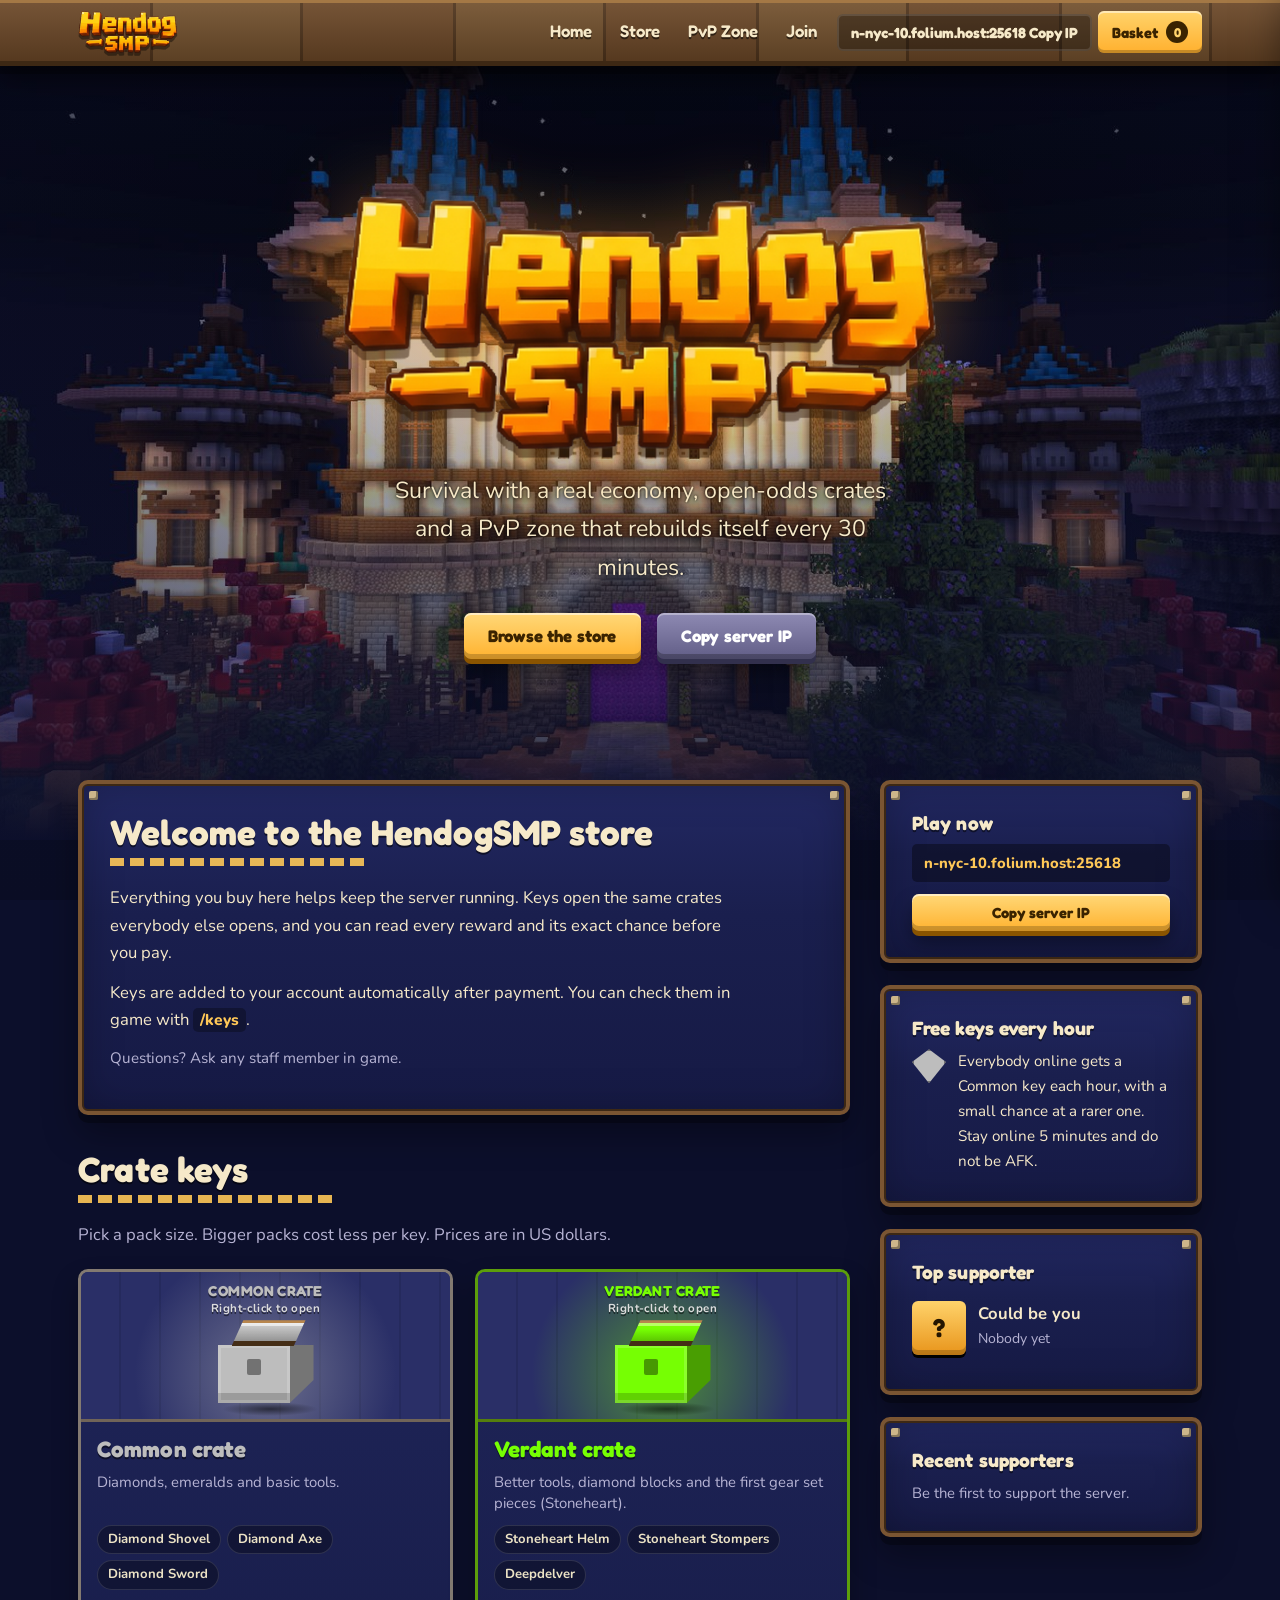
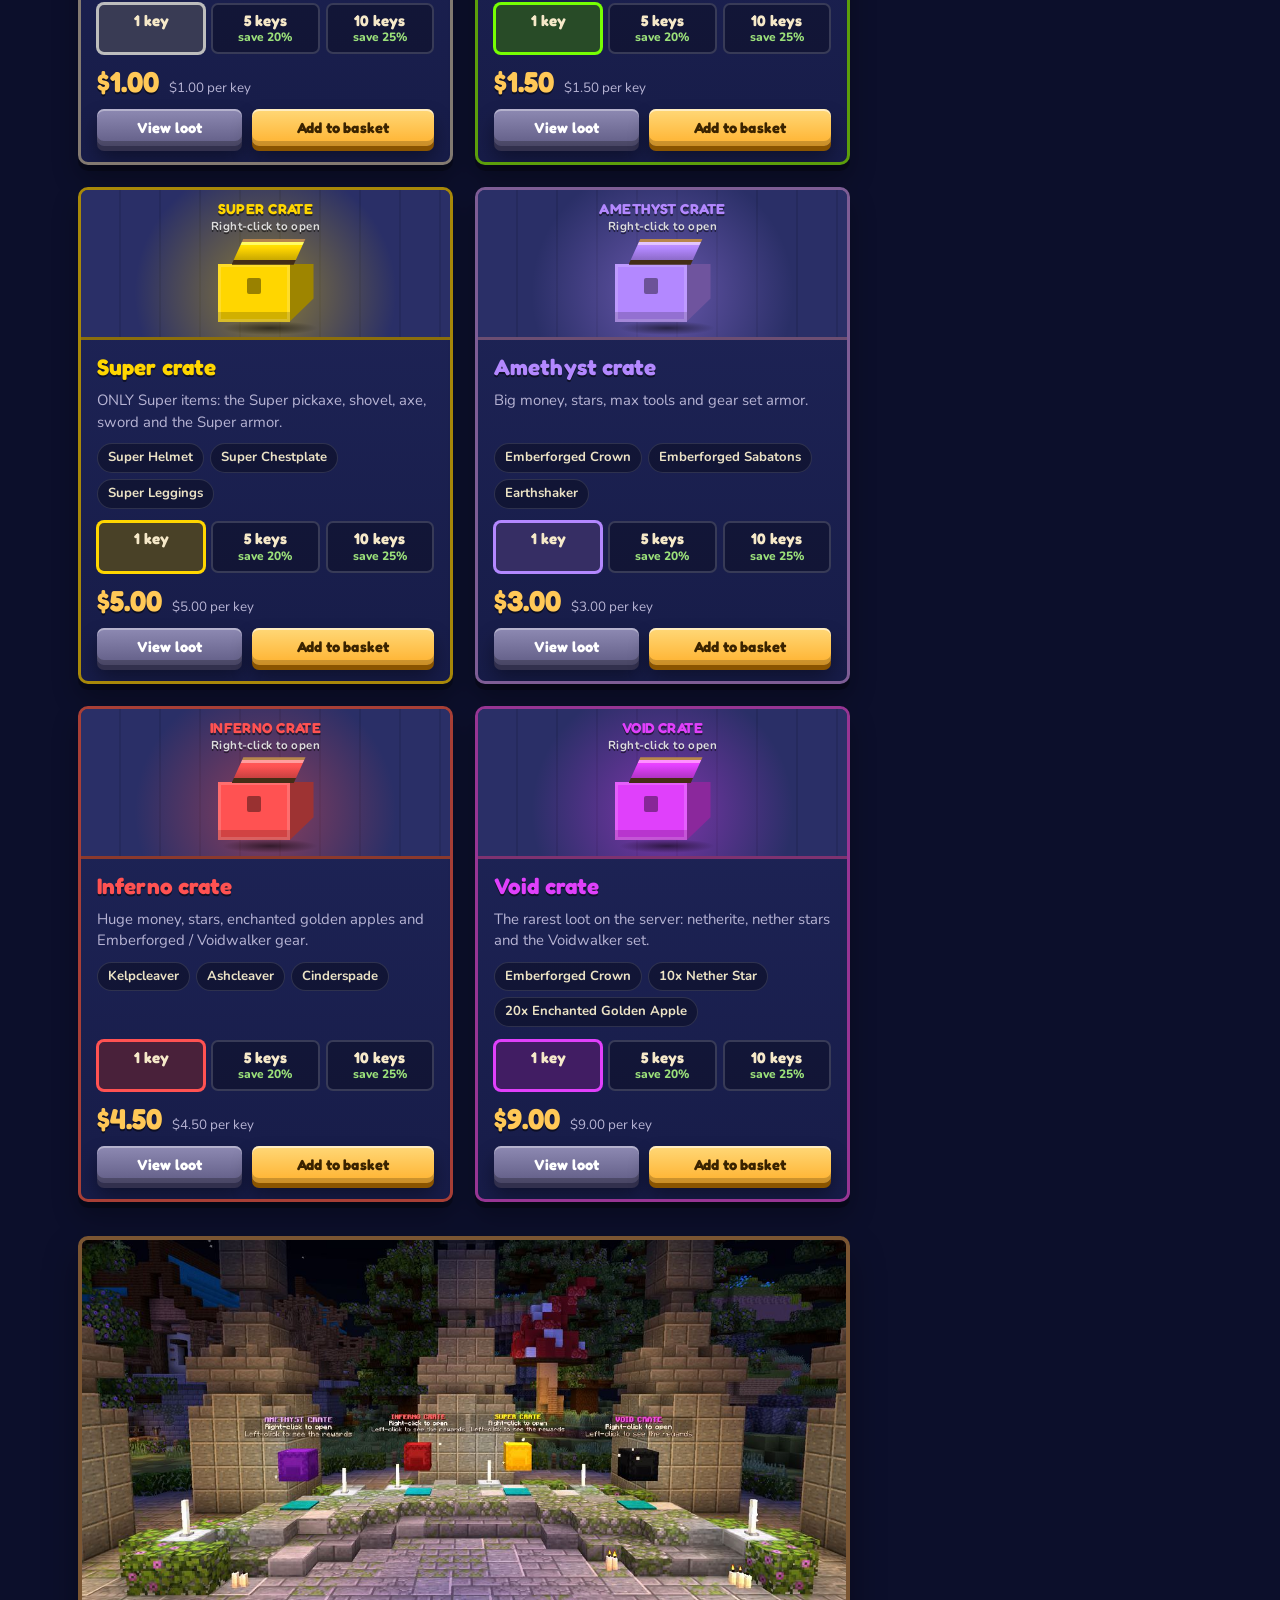
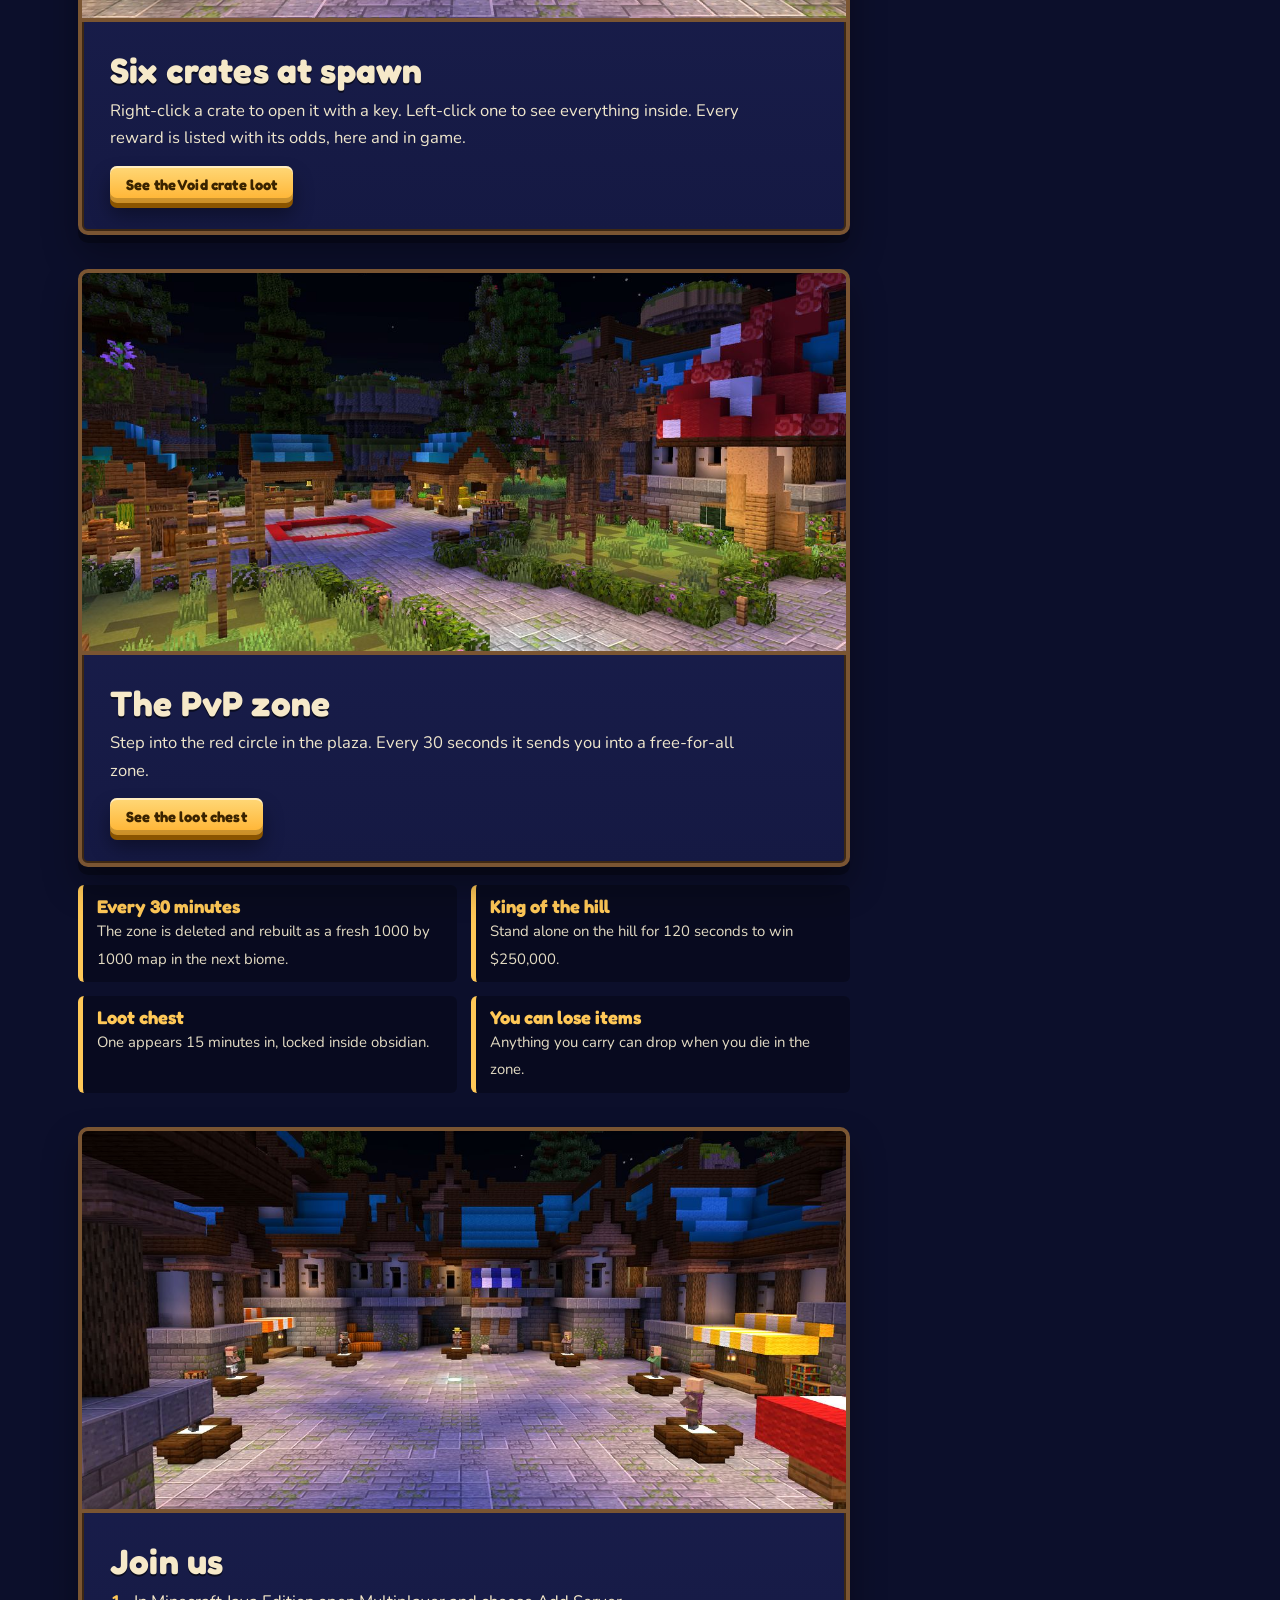
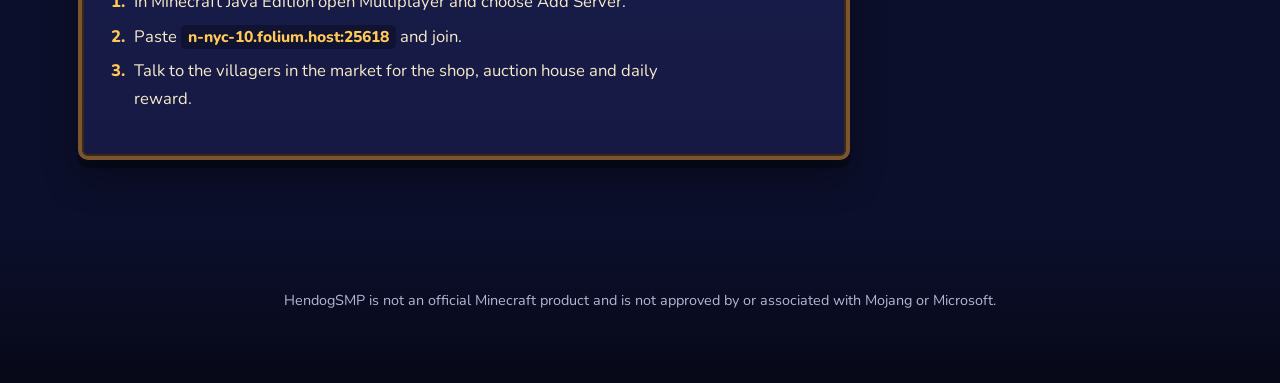
==== index.html.html @ da7d40b4 "Add files via upload" ====
<!DOCTYPE html>
<html lang="en"><head>
<meta charset="utf-8"><meta name="viewport" content="width=device-width, initial-scale=1, viewport-fit=cover">
<title>HendogSMP Store</title>
<meta name="description" content="The official HendogSMP store and server page: crate keys with open odds, the PvP zone, and how to join.">
<link rel="icon" href="[data-uri]">

<style>
@font-face{font-family:"Fredoka";font-weight:600;font-style:normal;font-display:swap;src:url([data-uri]) format("woff2")}
@font-face{font-family:"Fredoka";font-weight:700;font-style:normal;font-display:swap;src:url([data-uri]) format("woff2")}
@font-face{font-family:"Nunito";font-weight:400;font-style:normal;font-display:swap;src:url([data-uri]) format("woff2")}
@font-face{font-family:"Nunito";font-weight:700;font-style:normal;font-display:swap;src:url([data-uri]) format("woff2")}
@font-face{font-family:"Nunito";font-weight:800;font-style:normal;font-display:swap;src:url([data-uri]) format("woff2")}
:root{
  --night:#0C0F2B; --deep:#14183F; --panel:#1A1F4E; --panel2:#222862;
  --stone:#7C78A0; --timber:#7A5532; --timber-d:#3D2814; --timber-l:#A47845;
  --cream:#F6E9C9; --mute:#B7B4D4; --gold:#FFC857; --ember:#FF9F1C; --mush:#D23A4E; --teal:#2BC3DA; --violet:#9A55E0;
  --pix:"Fredoka","Nunito",system-ui,"Segoe UI",Arial,sans-serif; --body:"Nunito",system-ui,"Segoe UI",Arial,sans-serif; color-scheme:dark;
}
*{box-sizing:border-box} html{scroll-behavior:smooth;scroll-padding-top:84px}
body{margin:0;background:var(--night);color:var(--cream);font:400 1.04rem/1.65 var(--body);-webkit-font-smoothing:antialiased}
body:before{content:"";position:fixed;inset:0;z-index:-1;background:
  radial-gradient(1200px 600px at 80% -10%,rgba(80,60,170,.28),transparent 60%),
  radial-gradient(900px 500px at 5% 40%,rgba(30,110,140,.16),transparent 60%),
  linear-gradient(var(--night),#0a0d24)}
h1,h2,h3,h4{font-family:var(--pix);font-weight:700;margin:0;line-height:1.15;letter-spacing:.005em}
a{color:var(--gold)} :focus-visible{outline:3px solid var(--gold);outline-offset:3px;border-radius:6px}
button{font:inherit;color:inherit}
.sr{position:absolute;left:-9999px}
/* ---------- wooden nav */
.top{position:sticky;top:0;z-index:40;padding-top:env(safe-area-inset-top,0);
  background:linear-gradient(rgba(255,255,255,.07),rgba(0,0,0,.2)),
   repeating-linear-gradient(90deg,#6b4727 0 150px,#4f341c 150px 153px,#72502d 153px 300px,#4f341c 300px 303px);
  border-top:3px solid var(--timber-l);border-bottom:5px solid var(--timber-d);box-shadow:0 8px 0 rgba(0,0,0,.28),0 14px 26px rgba(0,0,0,.5)}
.top .in{max-width:1180px;margin:0 auto;display:flex;align-items:center;gap:6px;padding:8px clamp(14px,3vw,28px)}
.brand{margin-right:auto;display:flex;align-items:center} .brand img{height:42px;width:auto;filter:drop-shadow(0 3px 0 rgba(0,0,0,.4))}
.nav a{font:600 1.05rem var(--pix);color:var(--cream);text-decoration:none;padding:10px 14px;border-radius:6px;text-shadow:0 2px 0 rgba(0,0,0,.55)}
.nav a:hover{background:rgba(0,0,0,.25)}
.pill,.bk{border:0;cursor:pointer;font:700 .92rem var(--pix);padding:10px 14px;border-radius:6px;background:rgba(0,0,0,.34);color:var(--cream);box-shadow:inset 0 0 0 2px rgba(255,255,255,.12)}
.pill:hover,.bk:hover{background:rgba(0,0,0,.5)} .pill[data-ok]{background:#3c7a2a}
.bk{display:flex;gap:8px;align-items:center;background:linear-gradient(#FFD36B,#FFB02E);color:#3a2300;box-shadow:inset 0 -3px 0 rgba(0,0,0,.22),inset 0 2px 0 rgba(255,255,255,.5)}
.bk b{background:#3a2300;color:#FFD36B;border-radius:99px;min-width:22px;height:22px;display:grid;place-items:center;font-size:.8rem;padding:0 6px}
@media(max-width:820px){.nav{display:none}} @media(max-width:430px){.pill .ipt{display:none}}
/* ---------- hero */
.hero{position:relative;isolation:isolate;min-height:clamp(540px,86vh,800px);display:grid;place-items:center;text-align:center;padding:40px 18px 90px;
  background:url([data-uri]) center 18%/cover}
.hero:before{content:"";position:absolute;inset:0;z-index:-1;background:
  radial-gradient(ellipse at 50% 42%,rgba(12,15,43,0) 0,rgba(12,15,43,.38) 78%),
  linear-gradient(180deg,rgba(12,15,43,.18),rgba(12,15,43,0) 22%,rgba(12,15,43,.55) 80%,var(--night))}
.logo{width:min(600px,88vw);height:auto;filter:drop-shadow(0 9px 0 rgba(40,18,0,.45)) drop-shadow(0 0 40px rgba(255,160,40,.4))}
.tag{max-width:36ch;margin:14px auto 26px;font-size:clamp(1.1rem,2.6vw,1.45rem);text-shadow:0 2px 14px #000,0 0 3px #000}
.cta{display:flex;gap:16px;flex-wrap:wrap;justify-content:center}
.fly{position:absolute;inset:0;pointer-events:none;overflow:hidden;z-index:-1} .fly i{position:absolute;width:5px;height:5px;border-radius:50%;background:#FFE08A;box-shadow:0 0 10px 4px rgba(255,200,90,.7);opacity:0;animation:drift var(--t) ease-in-out var(--d) infinite}
@keyframes drift{0%{opacity:0;transform:translate(0,0)}15%{opacity:.9}50%{transform:translate(var(--x),var(--y));opacity:.6}85%{opacity:.9}100%{opacity:0;transform:translate(calc(var(--x)*-.6),calc(var(--y)*1.6))}}
@media(prefers-reduced-motion:reduce){.fly{display:none}html{scroll-behavior:auto}}
/* ---------- buttons + panels */
.btn{border:0;cursor:pointer;font:700 1.05rem var(--pix);letter-spacing:.01em;padding:13px 24px;border-radius:7px;text-decoration:none;display:inline-block;color:#3a2300;background:linear-gradient(#FFD878,#FFB22F);
  box-shadow:inset 0 2px 0 rgba(255,255,255,.55),inset 0 -5px 0 rgba(0,0,0,.2),0 5px 0 #8a5400,0 12px 20px rgba(0,0,0,.4);transition:transform .08s,box-shadow .08s}
.btn:hover{filter:brightness(1.07)} .btn:active{transform:translateY(4px);box-shadow:inset 0 2px 0 rgba(255,255,255,.55),inset 0 -5px 0 rgba(0,0,0,.2),0 1px 0 #8a5400}
.btn.alt{color:#fff;background:linear-gradient(#8e8ab3,#615d86);box-shadow:inset 0 2px 0 rgba(255,255,255,.35),inset 0 -5px 0 rgba(0,0,0,.25),0 5px 0 #32304d,0 12px 20px rgba(0,0,0,.4)}
.btn.sm{padding:10px 16px;font-size:.92rem} .btn[disabled]{opacity:.55;cursor:not-allowed}
.panel{position:relative;background:linear-gradient(180deg,var(--panel2),var(--panel) 40%,#161a45);border:4px solid var(--timber);border-radius:10px;
  box-shadow:inset 0 0 0 2px var(--timber-d),inset 0 0 40px rgba(0,0,0,.25),0 8px 0 rgba(0,0,0,.3),0 18px 34px rgba(0,0,0,.35)}
.panel:before,.panel:after{content:"";position:absolute;width:9px;height:9px;background:#CDB68A;border-radius:2px;box-shadow:inset -2px -2px 0 rgba(0,0,0,.35);top:7px}
.panel:before{left:7px}.panel:after{right:7px}
.pad{padding:clamp(18px,3vw,28px)}
.h{font-size:clamp(1.55rem,3.6vw,2.2rem);text-shadow:0 2px 0 rgba(0,0,0,.55);margin-bottom:6px}
.rule{height:8px;width:min(260px,60%);margin:2px 0 18px;background:linear-gradient(90deg,var(--gold) 0 14px,transparent 14px 20px,var(--gold) 20px 34px,transparent 34px 40px) 0 0/40px 8px repeat-x;opacity:.9}
.lede{color:var(--mute);max-width:62ch;margin:0 0 20px}
/* ---------- layout */
.layout{max-width:1180px;margin:-60px auto 0;padding:0 clamp(14px,3vw,28px);display:grid;grid-template-columns:minmax(0,1fr) 322px;gap:30px;align-items:start;position:relative}
@media(max-width:1000px){.layout{grid-template-columns:1fr}}
main>section{margin-bottom:34px;scroll-margin-top:90px}
aside{position:sticky;top:92px;display:grid;gap:22px} @media(max-width:1000px){aside{position:static}}
/* ---------- welcome */
.welcome p{margin:0 0 12px;max-width:62ch} .contact{margin-top:6px;color:var(--mute);font-size:.95rem}
/* ---------- packs */
.packs{display:grid;grid-template-columns:repeat(auto-fill,minmax(250px,1fr));gap:22px}
.pack{display:flex;flex-direction:column;background:linear-gradient(180deg,#1F2559,#171C48);border:3px solid color-mix(in srgb,var(--c) 55%,#3D2814);border-radius:10px;overflow:hidden;box-shadow:0 6px 0 rgba(0,0,0,.3),0 14px 26px rgba(0,0,0,.3);transition:transform .15s,box-shadow .15s}
.pack:hover{transform:translateY(-4px);box-shadow:0 10px 0 rgba(0,0,0,.3),0 0 30px color-mix(in srgb,var(--c) 40%,transparent),0 18px 30px rgba(0,0,0,.35)}
.stage{position:relative;height:150px;display:grid;place-items:center;background:radial-gradient(circle at 50% 70%,color-mix(in srgb,var(--c) 45%,transparent),transparent 62%),repeating-linear-gradient(90deg,#2a2f67 0 38px,#252a5d 38px 40px);border-bottom:3px solid color-mix(in srgb,var(--c) 40%,#3D2814)}
.float{position:absolute;top:10px;left:0;right:0;text-align:center;font:700 .9rem var(--pix);letter-spacing:.03em;color:var(--c);text-shadow:0 2px 0 rgba(0,0,0,.5);line-height:1.25} .float small{display:block;color:#ddd;font:600 .72rem var(--body)}
.crate3d{position:relative;width:96px;height:84px;margin-top:34px;transition:transform .25s} .pack:hover .crate3d{transform:translateY(-6px) rotate(-2deg)}
.crate3d .top{position:absolute;left:14px;top:0;width:74px;height:26px;background:linear-gradient(var(--c),color-mix(in srgb,var(--c) 70%,#000));filter:brightness(1.12);clip-path:polygon(16% 0,100% 0,84% 100%,0 100%);box-shadow:inset 0 3px 0 rgba(255,255,255,.35)}
.crate3d .front{position:absolute;left:0;top:25px;width:72px;height:58px;background:var(--c);box-shadow:inset 0 0 0 3px rgba(255,255,255,.16),inset 0 -10px 0 rgba(0,0,0,.18)}
.crate3d .front:after{content:"";position:absolute;left:50%;top:14px;width:14px;height:16px;margin-left:-7px;background:rgba(0,0,0,.4);border-radius:2px}
.crate3d .side{position:absolute;left:72px;top:25px;width:24px;height:58px;background:var(--c);filter:brightness(.62);clip-path:polygon(0 0,100% -40%,100% 60%,0 100%);height:58px}
.crate3d .shadow{position:absolute;left:4px;right:-4px;bottom:-12px;height:14px;background:radial-gradient(ellipse,rgba(0,0,0,.55),transparent 70%)}
.pbody{padding:14px 16px 16px;display:flex;flex-direction:column;gap:10px;flex:1}
.pbody h3{font-size:1.4rem;color:var(--c);text-shadow:0 2px 0 rgba(0,0,0,.5)}
.desc{margin:0;color:var(--mute);font-size:.93rem;line-height:1.45;min-height:2.9em}
.chips{display:flex;flex-wrap:wrap;gap:6px;align-content:flex-start;min-height:66px} .chips span{font-size:.82rem;font-weight:700;background:rgba(0,0,0,.32);border-radius:99px;padding:3px 10px;color:#ECE3C5;border:1px solid rgba(255,255,255,.12)}
.seg{display:grid;grid-template-columns:repeat(3,1fr);gap:6px;margin-top:2px}
.seg button{cursor:pointer;border:2px solid rgba(255,255,255,.16);background:rgba(0,0,0,.28);border-radius:7px;padding:7px 4px;font:700 .95rem var(--pix);line-height:1.15}
.seg button small{display:block;font:800 .75rem var(--body);color:#9be07a} .seg button[aria-checked=true]{border-color:var(--c);background:color-mix(in srgb,var(--c) 24%,#0f1233);box-shadow:0 0 0 1px var(--c)}
.prow{display:flex;align-items:baseline;gap:10px} .price{font:700 1.8rem var(--pix);color:var(--gold);text-shadow:0 2px 0 rgba(0,0,0,.5)} .per{color:var(--mute);font-size:.84rem}
.acts{display:grid;grid-template-columns:1fr 1.25fr;gap:10px;margin-top:auto}
/* ---------- picture bands */
.band{position:relative;border-radius:10px;overflow:hidden;border:4px solid var(--timber);box-shadow:inset 0 0 0 2px var(--timber-d),0 8px 0 rgba(0,0,0,.3),0 18px 34px rgba(0,0,0,.35);background:linear-gradient(180deg,#1d2253,#151943)}
.band .pic{aspect-ratio:2/1;background-size:cover;background-position:center;border-bottom:4px solid var(--timber)}
.band .txt{padding:clamp(18px,3vw,28px)} .band p{margin:6px 0 14px;color:#EFE6CC;max-width:64ch}
@media(max-width:600px){.band .pic{aspect-ratio:4/3}}
.steps{display:grid;grid-template-columns:repeat(2,1fr);gap:14px;margin:18px 0 0} @media(max-width:560px){.steps{grid-template-columns:1fr}}
.step{background:rgba(0,0,0,.28);border-left:5px solid var(--gold);border-radius:6px;padding:10px 14px} .step b{display:block;font:700 1.15rem var(--pix);color:var(--gold)} .step span{font-size:.93rem;color:#E4DCC4}
.join ol{padding-left:1.2em;margin:0 0 16px;max-width:60ch} .join li{margin:7px 0;padding-left:4px} .join li::marker{color:var(--gold);font-weight:800}
code{font:800 .94em var(--body);color:var(--gold);background:rgba(0,0,0,.3);padding:1px 7px;border-radius:5px}
/* ---------- sidebar widgets */
.w h3{font-size:1.2rem;margin-bottom:10px;text-shadow:0 2px 0 rgba(0,0,0,.5)}
.ipbox{display:flex;gap:8px;margin-bottom:12px} .ipbox code{flex:1;display:flex;align-items:center;padding:9px 12px;font-size:.92rem;word-break:break-all;background:rgba(0,0,0,.38);user-select:all}
.avatar{width:54px;height:54px;border-radius:6px;display:grid;place-items:center;font:700 1.6rem var(--pix);color:#241500;background:linear-gradient(#FFD36B,#E8941A);box-shadow:inset 0 -5px 0 rgba(0,0,0,.2),0 3px 0 #000;flex:none}
.sup{display:flex;gap:12px;align-items:center;padding:8px 0;border-bottom:1px solid rgba(255,255,255,.08)} .sup:last-child{border:0} .sup b{display:block;line-height:1.2} .sup span{color:var(--mute);font-size:.88rem}
.empty{color:var(--mute);font-size:.93rem;margin:0}
.free{display:flex;gap:12px;align-items:flex-start;font-size:.95rem} .free .gem{flex:none;width:34px;height:34px;background:#BDBDBD;clip-path:polygon(50% 0,100% 38%,50% 100%,0 38%);box-shadow:inset 0 0 0 2px rgba(0,0,0,.4)}
footer{margin:46px 0 0;padding:34px clamp(14px,3vw,28px) 56px;background:linear-gradient(180deg,transparent,#070918);text-align:center;color:var(--mute);font-size:.9rem}
footer a{color:var(--mute)} footer .row{display:flex;gap:18px;justify-content:center;flex-wrap:wrap;margin-bottom:12px}
/* ---------- loot dialog */
.veil{position:fixed;inset:0;z-index:60;background:rgba(5,6,20,.78);backdrop-filter:blur(4px);display:none;align-items:center;justify-content:center;padding:18px}
.veil.on{display:flex} dialog{all:unset}
.sheet{width:min(860px,100%);max-height:min(88vh,860px);overflow:auto;border-radius:10px}
.sh{display:flex;justify-content:space-between;gap:14px;align-items:flex-start;margin-bottom:6px} .sh h3{font-size:1.8rem;color:var(--c);text-shadow:0 2px 0 rgba(0,0,0,.55)}
.x{cursor:pointer;border:0;background:rgba(0,0,0,.4);width:42px;height:42px;border-radius:8px;font:700 1.3rem var(--pix);box-shadow:inset 0 0 0 2px rgba(255,255,255,.18)} .x:hover{background:rgba(0,0,0,.6)}
.loot{list-style:none;margin:12px 0 0;padding:0;columns:2 280px;column-gap:26px}
.loot li{break-inside:avoid;display:grid;grid-template-columns:12px 1fr auto;gap:10px;align-items:center;padding:7px 0;border-bottom:1px solid rgba(255,255,255,.09)}
.dot{width:12px;height:12px;border-radius:3px;background:var(--d)} .nm{font-weight:700;line-height:1.25} .nm small{display:block;color:var(--mute);font-weight:600;font-size:.8rem}
.pc{font:700 1.05rem var(--pix);text-align:right} .pc.rare{color:var(--gold)}
/* ---------- basket drawer */
.drawer{position:fixed;top:0;right:0;bottom:0;width:min(420px,100%);z-index:70;transform:translateX(105%);transition:transform .25s;display:flex;flex-direction:column;background:linear-gradient(180deg,#232968,#171b46);border-left:5px solid var(--timber);box-shadow:-14px 0 40px rgba(0,0,0,.55)}
.drawer.on{transform:none} .dh{display:flex;justify-content:space-between;align-items:center;padding:16px 18px;border-bottom:3px solid var(--timber-d)} .dh h3{font-size:1.5rem}
.dl{flex:1;overflow:auto;padding:6px 18px} .li{display:grid;grid-template-columns:1fr auto;gap:4px 10px;padding:12px 0;border-bottom:1px solid rgba(255,255,255,.1)} .li b{font-family:var(--pix)} .li small{color:var(--mute)}
.qty{display:flex;align-items:center;gap:8px;grid-column:1} .qty button{width:30px;height:30px;border-radius:6px;border:0;cursor:pointer;background:rgba(0,0,0,.4);box-shadow:inset 0 0 0 2px rgba(255,255,255,.16);font:700 1rem var(--pix)}
.lp{font:700 1.1rem var(--pix);color:var(--gold);text-align:right} .rm{grid-column:2;justify-self:end;background:none;border:0;color:var(--mute);cursor:pointer;text-decoration:underline;font-size:.82rem}
.df{padding:16px 18px 20px;border-top:3px solid var(--timber-d);background:rgba(0,0,0,.22)} .tot{display:flex;justify-content:space-between;font:700 1.35rem var(--pix);margin-bottom:12px}
.df label{display:block;font-weight:800;font-size:.9rem;margin-bottom:5px} .df input{width:100%;padding:11px 12px;border-radius:7px;border:3px solid var(--timber);background:#0e1131;color:var(--cream);font:700 1rem var(--body)}
.df input:focus{outline:3px solid var(--gold);outline-offset:1px} .msg{min-height:1.3em;margin:8px 0;font-size:.9rem;color:#ffb4b4} .msg.ok{color:#a8e6a0}
.fine{font-size:.8rem;color:var(--mute);margin:10px 0 0}
.toast{position:fixed;left:50%;bottom:26px;transform:translate(-50%,30px);opacity:0;z-index:80;background:#2b2f6e;border:3px solid var(--gold);border-radius:8px;padding:10px 18px;font:700 .95rem var(--pix);transition:.25s;pointer-events:none} .toast.on{opacity:1;transform:translate(-50%,0)}
</style></head>
<body>
<header class="top"><div class="in">
  <a class="brand" href="#top" aria-label="HendogSMP home"><img src="[data-uri]" alt="HendogSMP"></a>
  <nav class="nav" aria-label="Main"><a href="#top">Home</a><a href="#store">Store</a><a href="#pvp">PvP Zone</a><a href="#join">Join</a></nav>
  <button class="pill" id="ipbtn" type="button" aria-label="Copy the server address"><span class="ipt" id="iptxt"></span> <span id="ipcopy">Copy IP</span></button>
  <button class="bk" id="bkbtn" type="button" aria-label="Open basket">Basket <b id="count">0</b></button>
</div></header>

<section class="hero" id="top">
  <div class="fly" id="fly" aria-hidden="true"></div>
  <div>
    <img class="logo" src="[data-uri]" alt="HendogSMP">
    <p class="tag">Survival with a real economy, open-odds crates and a PvP zone that rebuilds itself every 30 minutes.</p>
    <div class="cta"><a class="btn" href="#store">Browse the store</a><button class="btn alt" id="ipbtn2" type="button">Copy server IP</button></div>
  </div>
</section>

<div class="layout">
<main>
  <section class="panel pad welcome">
    <h2 class="h">Welcome to the HendogSMP store</h2><div class="rule"></div>
    <p>Everything you buy here helps keep the server running. Keys open the same crates everybody else opens, and you can read every reward and its exact chance before you pay.</p>
    <p>Keys are added to your account automatically after payment. You can check them in game with <code>/keys</code>.</p>
    <p class="contact" id="contact">Questions? Open a ticket in our Discord.</p>
  </section>

  <section id="store">
    <h2 class="h">Crate keys</h2><div class="rule"></div>
    <p class="lede">Pick a pack size. Bigger packs cost less per key. Prices are in US dollars.</p>
    <div class="packs" id="packs"></div>
  </section>

  <section>
    <div class="band"><div class="pic" style="background-image:url([data-uri])"></div><div class="txt"><h2 class="h">Six crates at spawn</h2><p>Right-click a crate to open it with a key. Left-click one to see everything inside. Every reward is listed with its odds, here and in game.</p><button class="btn sm" data-loot="void" type="button">See the Void crate loot</button></div>
    </div>
  </section>

  <section id="pvp">
    <div class="band"><div class="pic" style="background-image:url([data-uri])"></div><div class="txt"><h2 class="h">The PvP zone</h2><p>Step into the red circle in the plaza. Every 30 seconds it sends you into a free-for-all zone.</p><button class="btn sm" data-loot="pvp" type="button">See the loot chest</button></div>
    </div>
    <div class="steps">
      <div class="step"><b>Every 30 minutes</b><span>The zone is deleted and rebuilt as a fresh 1000 by 1000 map in the next biome.</span></div>
      <div class="step"><b>King of the hill</b><span>Stand alone on the hill for 120 seconds to win $250,000.</span></div>
      <div class="step"><b>Loot chest</b><span>One appears 15 minutes in, locked inside obsidian.</span></div>
      <div class="step"><b>You can lose items</b><span>Anything you carry can drop when you die in the zone.</span></div>
    </div>
  </section>

  <section id="join">
    <div class="band"><div class="pic" style="background-image:url([data-uri])"></div><div class="txt join"><h2 class="h">Join us</h2>
        <ol><li>In Minecraft Java Edition open Multiplayer and choose Add Server.</li><li>Paste <code id="ipcode"></code> and join.</li><li>Talk to the villagers in the market for the shop, auction house and daily reward.</li></ol>
        <a class="btn sm" id="discord" href="#">Join the Discord</a></div>
    </div>
  </section>
</main>

<aside aria-label="Server info">
  <div class="panel pad w"><h3>Play now</h3><div class="ipbox"><code id="ipcode2"></code></div><button class="btn sm" id="ipbtn3" type="button" style="width:100%">Copy server IP</button></div>
  <div class="panel pad w"><h3>Free keys every hour</h3><div class="free"><i class="gem"></i><span>Everybody online gets a Common key each hour, with a small chance at a rarer one. Stay online 5 minutes and do not be AFK.</span></div></div>
  <div class="panel pad w"><h3>Top supporter</h3><div id="top-sup"></div></div>
  <div class="panel pad w"><h3>Recent supporters</h3><div id="recent"></div></div>
</aside>
</div>

<footer>
  <div class="row"><a id="f-discord" href="#">Discord</a><a id="f-terms" href="#">Terms</a><a id="f-privacy" href="#">Privacy</a></div>
  <p>HendogSMP is not an official Minecraft product and is not approved by or associated with Mojang or Microsoft.</p>
</footer>

<div class="veil" id="veil" aria-hidden="true"><div class="sheet panel pad" role="dialog" aria-modal="true" aria-labelledby="lt" id="sheet"></div></div>
<aside class="drawer" id="drawer" aria-hidden="true" aria-label="Basket">
  <div class="dh"><h3>Your basket</h3><button class="x" id="dclose" type="button" aria-label="Close basket">&times;</button></div>
  <div class="dl" id="dl"></div>
  <div class="df">
    <div class="tot"><span>Total</span><span id="total">$0.00</span></div>
    <label for="mcname">Your Minecraft username</label><input id="mcname" maxlength="16" autocomplete="off" spellcheck="false" placeholder="Exactly as it appears in game">
    <div class="msg" id="msg" role="status"></div>
    <button class="btn" id="checkout" type="button" style="width:100%">Continue to payment</button>
    <p class="fine">Keys are delivered to the username above, so check the spelling. You can open them as soon as they arrive.</p>
  </div>
</aside>
<div class="toast" id="toast" role="status"></div>

<script>
/* ------------------------------------------------------------ settings: edit these */
var CFG = {
  IP: "n-nyc-10.folium.host:25618",
  DISCORD_URL: "",          /* your Discord invite */
  STORE_URL: "",            /* your Tebex / CraftingStore link: payments happen there */
  TERMS_URL: "", PRIVACY_URL: "",
  TOP_SUPPORTER: null,      /* example: { name: "Steve", amount: "$25.00" } */
  RECENT: []                /* example: [ { name: "Alex", item: "1x Void Key" } ] */
};
var DATA = [{"id": "common", "name": "Common", "color": "#BDBDBD", "desc": "Diamonds, emeralds and basic tools.", "price": ["$1.00", "$4.00", "$7.50"], "loot": [{"k": "money", "n": "$2,000", "s": "", "c": 14.7}, {"k": "item", "n": "5x Diamond", "s": "", "c": 12.8}, {"k": "money", "n": "$5,000", "s": "", "c": 9.2}, {"k": "item", "n": "8x Emerald", "s": "", "c": 9.2}, {"k": "item", "n": "16x Iron Ingot", "s": "", "c": 9.2}, {"k": "item", "n": "8x Gold Ingot", "s": "", "c": 7.3}, {"k": "item", "n": "16x Experience Bottle", "s": "", "c": 7.3}, {"k": "tool", "n": "Diamond Pickaxe", "s": "Efficiency I", "c": 5.5}, {"k": "item", "n": "4x Ender Pearl", "s": "", "c": 5.5}, {"k": "stars", "n": "5 stars", "s": "", "c": 4.6}, {"k": "money", "n": "$10,000", "s": "", "c": 3.7}, {"k": "item", "n": "2x Golden Apple", "s": "", "c": 3.7}, {"k": "tool", "n": "Diamond Axe", "s": "Efficiency I", "c": 2.8}, {"k": "tool", "n": "Diamond Sword", "s": "Sharpness I", "c": 2.8}, {"k": "tool", "n": "Diamond Shovel", "s": "Efficiency I", "c": 1.8}]}, {"id": "verdant", "name": "Verdant", "color": "#76FF03", "desc": "Better tools, diamond blocks and the first gear set pieces (Stoneheart).", "price": ["$1.50", "$6.00", "$11.25"], "loot": [{"k": "money", "n": "$10,000", "s": "", "c": 13.0}, {"k": "item", "n": "12x Diamond", "s": "", "c": 11.1}, {"k": "item", "n": "24x Emerald", "s": "", "c": 9.3}, {"k": "money", "n": "$20,000", "s": "", "c": 7.4}, {"k": "item", "n": "4x Gold Block", "s": "", "c": 5.6}, {"k": "tool", "n": "Diamond Pickaxe", "s": "Efficiency III, Unbreaking II", "c": 5.6}, {"k": "item", "n": "4x Golden Apple", "s": "", "c": 5.6}, {"k": "item", "n": "8x Ender Pearl", "s": "", "c": 5.6}, {"k": "item", "n": "16x Obsidian", "s": "", "c": 5.6}, {"k": "item", "n": "32x Experience Bottle", "s": "", "c": 5.6}, {"k": "item", "n": "2x Diamond Block", "s": "", "c": 4.6}, {"k": "tool", "n": "Diamond Sword", "s": "Sharpness III, Unbreaking II", "c": 4.6}, {"k": "stars", "n": "20 stars", "s": "", "c": 4.6}, {"k": "money", "n": "$35,000", "s": "", "c": 2.8}, {"k": "tool", "n": "Diamond Axe", "s": "Efficiency III, Unbreaking II", "c": 2.8}, {"k": "tool", "n": "Diamond Shovel", "s": "Efficiency III, Unbreaking II", "c": 2.8}, {"k": "gear", "n": "Stoneheart Helm", "s": "stoneheart", "c": 0.93}, {"k": "gear", "n": "Stoneheart Stompers", "s": "stoneheart", "c": 0.93}, {"k": "gear", "n": "Deepdelver", "s": "stoneheart", "c": 0.93}, {"k": "gear", "n": "Groundbreaker", "s": "stoneheart", "c": 0.93}]}, {"id": "super", "name": "Super", "color": "#FFD600", "desc": "ONLY Super items: the Super pickaxe, shovel, axe, sword and the Super armor.", "price": ["$5.00", "$20.00", "$37.50"], "loot": [{"k": "super", "n": "Super Pickaxe", "s": "", "c": 17.4}, {"k": "super", "n": "Super Shovel", "s": "", "c": 17.4}, {"k": "super", "n": "Super Axe", "s": "", "c": 17.4}, {"k": "super", "n": "Super Sword", "s": "", "c": 13.0}, {"k": "super", "n": "Super Helmet", "s": "", "c": 8.7}, {"k": "super", "n": "Super Chestplate", "s": "", "c": 8.7}, {"k": "super", "n": "Super Leggings", "s": "", "c": 8.7}, {"k": "super", "n": "Super Boots", "s": "", "c": 8.7}]}, {"id": "amethyst", "name": "Amethyst", "color": "#B388FF", "desc": "Big money, stars, max tools and gear set armor.", "price": ["$3.00", "$12.00", "$22.50"], "loot": [{"k": "money", "n": "$25,000", "s": "", "c": 9.5}, {"k": "money", "n": "$40,000", "s": "", "c": 7.6}, {"k": "money", "n": "$60,000", "s": "", "c": 5.7}, {"k": "stars", "n": "50 stars", "s": "", "c": 5.7}, {"k": "stars", "n": "100 stars", "s": "", "c": 4.8}, {"k": "item", "n": "3x Diamond Block", "s": "", "c": 4.8}, {"k": "money", "n": "$80,000", "s": "", "c": 3.8}, {"k": "stars", "n": "150 stars", "s": "", "c": 3.8}, {"k": "item", "n": "4x End Crystal", "s": "", "c": 3.8}, {"k": "money", "n": "$100,000", "s": "", "c": 2.9}, {"k": "stars", "n": "200 stars", "s": "", "c": 2.9}, {"k": "gear", "n": "Stoneheart Plate", "s": "stoneheart", "c": 2.9}, {"k": "gear", "n": "Stoneheart Legplates", "s": "stoneheart", "c": 2.9}, {"k": "gear", "n": "Tidecaller's Diadem", "s": "tidecaller", "c": 2.9}, {"k": "gear", "n": "Tidecaller's Hauberk", "s": "tidecaller", "c": 2.9}, {"k": "gear", "n": "Tidecaller's Waders", "s": "tidecaller", "c": 2.9}, {"k": "gear", "n": "Tidecaller's Striders", "s": "tidecaller", "c": 2.9}, {"k": "tool", "n": "Netherite Pickaxe", "s": "Efficiency V, Fortune III, Unbreaking III, Mending I", "c": 2.9}, {"k": "tool", "n": "Netherite Sword", "s": "Sharpness V, Looting III, Unbreaking III, Mending I", "c": 2.9}, {"k": "item", "n": "1x Totem of Undying", "s": "", "c": 2.9}, {"k": "stars", "n": "250 stars", "s": "", "c": 1.9}, {"k": "gear", "n": "Emberforged Crown", "s": "emberforged", "c": 1.9}, {"k": "gear", "n": "Emberforged Sabatons", "s": "emberforged", "c": 1.9}, {"k": "gear", "n": "Earthshaker", "s": "stoneheart", "c": 1.9}, {"k": "gear", "n": "Tidespade", "s": "tidecaller", "c": 1.9}, {"k": "gear", "n": "Timberfall", "s": "stoneheart", "c": 1.9}, {"k": "gear", "n": "Riptooth", "s": "tidecaller", "c": 1.9}, {"k": "gear", "n": "Coralbreaker", "s": "tidecaller", "c": 1.9}, {"k": "tool", "n": "Netherite Axe", "s": "Efficiency V, Sharpness V, Unbreaking III, Mending I", "c": 1.9}, {"k": "tool", "n": "Netherite Shovel", "s": "Efficiency V, Fortune III, Unbreaking III, Mending I", "c": 1.9}]}, {"id": "inferno", "name": "Inferno", "color": "#FF5252", "desc": "Huge money, stars, enchanted golden apples and Emberforged / Voidwalker gear.", "price": ["$4.50", "$18.00", "$33.75"], "loot": [{"k": "money", "n": "$50,000", "s": "", "c": 10.0}, {"k": "money", "n": "$100,000", "s": "", "c": 7.5}, {"k": "stars", "n": "150 stars", "s": "", "c": 7.5}, {"k": "money", "n": "$150,000", "s": "", "c": 6.2}, {"k": "item", "n": "3x Enchanted Golden Apple", "s": "", "c": 6.2}, {"k": "item", "n": "5x Diamond Block", "s": "", "c": 6.2}, {"k": "stars", "n": "250 stars", "s": "", "c": 5.0}, {"k": "item", "n": "3x Totem of Undying", "s": "", "c": 5.0}, {"k": "money", "n": "$200,000", "s": "", "c": 3.8}, {"k": "stars", "n": "350 stars", "s": "", "c": 3.8}, {"k": "item", "n": "1x Netherite Ingot", "s": "", "c": 3.8}, {"k": "gear", "n": "Emberforged Cuirass", "s": "emberforged", "c": 3.8}, {"k": "gear", "n": "Emberforged Legguards", "s": "emberforged", "c": 3.8}, {"k": "gear", "n": "Cinderfang", "s": "emberforged", "c": 3.8}, {"k": "gear", "n": "Moltenbreaker", "s": "emberforged", "c": 3.8}, {"k": "money", "n": "$250,000", "s": "", "c": 2.5}, {"k": "stars", "n": "500 stars", "s": "", "c": 2.5}, {"k": "gear", "n": "Kelpcleaver", "s": "tidecaller", "c": 2.5}, {"k": "gear", "n": "Ashcleaver", "s": "emberforged", "c": 2.5}, {"k": "gear", "n": "Cinderspade", "s": "emberforged", "c": 2.5}, {"k": "gear", "n": "Voidwalker's Cowl", "s": "voidwalker", "c": 2.5}, {"k": "gear", "n": "Voidwalker's Treads", "s": "voidwalker", "c": 2.5}, {"k": "gear", "n": "Riftspade", "s": "voidwalker", "c": 2.5}]}, {"id": "void", "name": "Void", "color": "#E040FB", "desc": "The rarest loot on the server: netherite, nether stars and the Voidwalker set.", "price": ["$9.00", "$36.00", "$67.50"], "loot": [{"k": "money", "n": "$800,000", "s": "", "c": 14.3}, {"k": "item", "n": "20x Netherite Ingot", "s": "", "c": 10.7}, {"k": "item", "n": "64x Netherite Scrap", "s": "", "c": 10.7}, {"k": "money", "n": "$1,200,000", "s": "", "c": 10.7}, {"k": "item", "n": "9x Totem of Undying", "s": "", "c": 7.1}, {"k": "stars", "n": "4,000 stars", "s": "", "c": 7.1}, {"k": "item", "n": "20x Enchanted Golden Apple", "s": "", "c": 5.4}, {"k": "gear", "n": "Voidwalker's Mantle", "s": "voidwalker", "c": 5.4}, {"k": "gear", "n": "Voidwalker's Greaves", "s": "voidwalker", "c": 5.4}, {"k": "gear", "n": "Riftblade", "s": "voidwalker", "c": 5.4}, {"k": "gear", "n": "Riftbreaker", "s": "voidwalker", "c": 5.4}, {"k": "gear", "n": "Riftcleaver", "s": "voidwalker", "c": 5.4}, {"k": "item", "n": "10x Nether Star", "s": "", "c": 3.6}, {"k": "gear", "n": "Emberforged Crown", "s": "emberforged", "c": 1.8}, {"k": "money", "n": "$2,000,000", "s": "", "c": 1.8}]}, {"id": "pvp", "name": "PvP chest", "color": "#FF8A50", "desc": "Not a crate: a chest locked in obsidian that appears in the PvP zone 15 minutes into every zone. 17 random items fill its slots.", "price": null, "loot": [{"k": "item", "n": "64x Diamond", "s": "", "c": 10.3}, {"k": "item", "n": "64x Emerald", "s": "", "c": 9.3}, {"k": "item", "n": "64x Obsidian", "s": "", "c": 9.3}, {"k": "item", "n": "64x Cobweb", "s": "", "c": 8.2}, {"k": "item", "n": "64x Experience Bottle", "s": "", "c": 7.2}, {"k": "item", "n": "64x Cooked Beef", "s": "", "c": 6.2}, {"k": "item", "n": "16x Ender Pearl", "s": "", "c": 6.2}, {"k": "item", "n": "64x Golden Apple", "s": "", "c": 5.2}, {"k": "item", "n": "64x Glowstone", "s": "", "c": 5.2}, {"k": "tool", "n": "Diamond Pickaxe", "s": "Efficiency IV, Unbreaking III", "c": 4.1}, {"k": "tool", "n": "Diamond Sword", "s": "Sharpness IV, Unbreaking III", "c": 4.1}, {"k": "item", "n": "16x End Crystal", "s": "", "c": 3.1}, {"k": "item", "n": "1x Totem of Undying", "s": "", "c": 3.1}, {"k": "tool", "n": "Diamond Axe", "s": "Efficiency IV, Sharpness IV, Unbreaking III", "c": 2.1}, {"k": "item", "n": "4x Netherite Ingot", "s": "", "c": 2.1}, {"k": "gear", "n": "Stoneheart Plate", "s": "stoneheart", "c": 2.1}, {"k": "gear", "n": "Tidecaller's Diadem", "s": "tidecaller", "c": 2.1}, {"k": "gear", "n": "Tidecaller's Striders", "s": "tidecaller", "c": 2.1}, {"k": "gear", "n": "Emberforged Legguards", "s": "emberforged", "c": 2.1}, {"k": "gear", "n": "Earthshaker", "s": "stoneheart", "c": 2.1}, {"k": "gear", "n": "Emberforged Crown", "s": "emberforged", "c": 1.0}, {"k": "gear", "n": "Voidwalker's Treads", "s": "voidwalker", "c": 1.0}, {"k": "gear", "n": "Voidwalker's Greaves", "s": "voidwalker", "c": 1.0}, {"k": "gear", "n": "Cinderfang", "s": "emberforged", "c": 1.0}]}];
/* ------------------------------------------------------------ helpers */
function $(id){return document.getElementById(id)}
function esc(s){return String(s).replace(/[&<>"]/g,function(c){return {"&":"&amp;","<":"&lt;",">":"&gt;",'"':"&quot;"}[c]})}
function cents(s){return Math.round(parseFloat(String(s).replace("$",""))*100)}
function money(c){return "$"+(c/100).toFixed(2)}
var PACKS=[1,5,10];
var DOT={money:"#FFC400",stars:"#FFEB3B",item:"#90A4AE",tool:"#4DD0E1",super:"#FFD600",gear:"#B388FF"};
var SETC={voidwalker:"#B388FF",emberforged:"#FF8A50",tidecaller:"#4DD0E1",stoneheart:"#81C784"};
function store(k,v){try{if(v===undefined)return JSON.parse(localStorage.getItem(k));localStorage.setItem(k,JSON.stringify(v))}catch(e){return null}}
var toastT;function toast(t){var el=$("toast");el.textContent=t;el.classList.add("on");clearTimeout(toastT);toastT=setTimeout(function(){el.classList.remove("on")},1800)}
/* ------------------------------------------------------------ address + links */
$("iptxt").textContent=CFG.IP;$("ipcode").textContent=CFG.IP;$("ipcode2").textContent=CFG.IP;
function copyIP(btn,label){function done(){var o=btn.textContent;btn.textContent="Copied!";btn.setAttribute("data-ok","");setTimeout(function(){btn.textContent=label;btn.removeAttribute("data-ok")},1600)}
  if(navigator.clipboard&&window.isSecureContext)navigator.clipboard.writeText(CFG.IP).then(done,done);
  else{var t=document.createElement("textarea");t.value=CFG.IP;document.body.appendChild(t);t.select();try{document.execCommand("copy")}catch(e){}t.remove();done()}}
$("ipbtn").addEventListener("click",function(){var s=$("ipcopy");var o=s.textContent;s.textContent="Copied!";$("ipbtn").setAttribute("data-ok","");copyIPraw();setTimeout(function(){s.textContent="Copy IP";$("ipbtn").removeAttribute("data-ok")},1600)});
function copyIPraw(){if(navigator.clipboard&&window.isSecureContext)navigator.clipboard.writeText(CFG.IP).catch(function(){});else{var t=document.createElement("textarea");t.value=CFG.IP;document.body.appendChild(t);t.select();try{document.execCommand("copy")}catch(e){}t.remove()}}
$("ipbtn2").addEventListener("click",function(){copyIP(this,"Copy server IP")});$("ipbtn3").addEventListener("click",function(){copyIP(this,"Copy server IP")});
function link(id,url){var a=$(id);if(url){a.href=url;a.target="_blank";a.rel="noopener"}else a.style.display="none"}
link("discord",CFG.DISCORD_URL);link("f-discord",CFG.DISCORD_URL);link("f-terms",CFG.TERMS_URL);link("f-privacy",CFG.PRIVACY_URL);
if(!CFG.DISCORD_URL)$("contact").textContent="Questions? Ask any staff member in game.";
/* ------------------------------------------------------------ fireflies */
(function(){var f=$("fly");for(var i=0;i<16;i++){var s=document.createElement("i");s.style.cssText="left:"+(Math.random()*96+2)+"%;top:"+(Math.random()*62+22)+"%;--x:"+(Math.random()*90-45)+"px;--y:"+(Math.random()*-70-10)+"px;--t:"+(9+Math.random()*9)+"s;--d:-"+(Math.random()*12)+"s";f.appendChild(s)}})();
/* ------------------------------------------------------------ packs */
var sel={};
function crates(){return DATA.filter(function(c){return c.price})}
function teaser(c){var rare=c.loot.slice().sort(function(a,b){return a.c-b.c}).filter(function(x){return x.k!=="money"&&x.k!=="stars"});return rare.slice(0,3).map(function(x){return x.n})}
function renderPacks(){
  var h="";crates().forEach(function(c){
    var p=c.price.map(cents),u=p[0],i=sel[c.id]||0,n=PACKS[i];
    var seg=PACKS.map(function(n2,j){var save=j?Math.round(100-100*p[j]/(u*n2)):0;return '<button type="button" role="radio" aria-checked="'+(j===i)+'" data-pack="'+c.id+':'+j+'">'+n2+(n2>1?' keys':' key')+(save?'<small>save '+save+'%</small>':'<small>&nbsp;</small>')+'</button>'}).join("");
    h+='<article class="pack" style="--c:'+c.color+'"><div class="stage"><div class="float">'+esc(c.name.toUpperCase())+' CRATE<small>Right-click to open</small></div><div class="crate3d"><i class="top"></i><i class="front"></i><i class="side"></i><i class="shadow"></i></div></div>'+
      '<div class="pbody"><h3>'+esc(c.name)+' crate</h3><p class="desc">'+esc(c.desc)+'</p><div class="chips">'+teaser(c).map(function(t){return "<span>"+esc(t)+"</span>"}).join("")+'</div>'+
      '<div class="seg" role="radiogroup" aria-label="Pack size for '+esc(c.name)+'">'+seg+'</div>'+
      '<div class="prow"><span class="price">'+money(p[i])+'</span><span class="per">'+money(Math.round(p[i]/n))+' per key</span></div>'+
      '<div class="acts"><button class="btn alt sm" type="button" data-loot="'+c.id+'">View loot</button><button class="btn sm" type="button" data-add="'+c.id+'">Add to basket</button></div></div></article>'});
  $("packs").innerHTML=h}
$("packs").addEventListener("click",function(e){
  var b=e.target.closest("[data-pack]");if(b){var a=b.getAttribute("data-pack").split(":");sel[a[0]]=+a[1];renderPacks();return}
  var ad=e.target.closest("[data-add]");if(ad)add(ad.getAttribute("data-add"))});
/* ------------------------------------------------------------ loot dialog */
var lastFocus;
function openLoot(id){
  var c=DATA.filter(function(x){return x.id===id})[0];if(!c)return;lastFocus=document.activeElement;
  var h='<div class="sh" style="--c:'+c.color+'"><h3 id="lt">'+esc(c.name)+(c.price?" crate":"")+'</h3><button class="x" type="button" id="lclose" aria-label="Close">&times;</button></div><div class="rule"></div><p class="lede" style="margin-bottom:6px">'+esc(c.desc)+'</p><ul class="loot">';
  c.loot.forEach(function(r){var col=r.k==="gear"?SETC[r.s]:DOT[r.k];
    h+='<li><i class="dot" style="--d:'+col+'"></i><span class="nm">'+esc(r.n)+(r.k==="tool"&&r.s?"<small>"+esc(r.s)+"</small>":"")+(r.k==="gear"?"<small>"+esc(r.s.charAt(0).toUpperCase()+r.s.slice(1))+" set</small>":"")+'</span><span class="pc'+(r.c<3?" rare":"")+'">'+r.c+'%</span></li>'});
  $("sheet").innerHTML=h+"</ul>";$("veil").classList.add("on");$("veil").setAttribute("aria-hidden","false");$("lclose").focus();
  $("lclose").addEventListener("click",closeLoot)}
function closeLoot(){$("veil").classList.remove("on");$("veil").setAttribute("aria-hidden","true");if(lastFocus)lastFocus.focus()}
$("veil").addEventListener("click",function(e){if(e.target===$("veil"))closeLoot()});
document.addEventListener("click",function(e){var b=e.target.closest("[data-loot]");if(b)openLoot(b.getAttribute("data-loot"))});
document.addEventListener("keydown",function(e){if(e.key==="Escape"){closeLoot();closeBasket()}});
/* ------------------------------------------------------------ basket */
var basket=store("hendog_basket")||[];if(!Array.isArray(basket))basket=[];
function crate(id){return DATA.filter(function(x){return x.id===id})[0]}
function line(l){var c=crate(l.id);if(!c||!c.price)return null;var p=cents(c.price[l.pack]);return {c:c,n:PACKS[l.pack],unit:p,sum:p*l.qty}}
function add(id){var j=sel[id]||0,f=basket.filter(function(l){return l.id===id&&l.pack===j})[0];if(f)f.qty=Math.min(99,f.qty+1);else basket.push({id:id,pack:j,qty:1});saveB();toast("Added to your basket");bump()}
function saveB(){store("hendog_basket",basket);renderBasket()}
function bump(){var b=$("bkbtn");b.animate&&b.animate([{transform:"scale(1)"},{transform:"scale(1.12)"},{transform:"scale(1)"}],{duration:260})}
function renderBasket(){
  basket=basket.filter(function(l){return line(l)});var h="",t=0,n=0;
  basket.forEach(function(l,i){var d=line(l);t+=d.sum;n+=l.qty;
    h+='<div class="li"><div><b style="color:'+d.c.color+'">'+esc(d.c.name)+' crate</b><br><small>'+d.n+(d.n>1?" keys":" key")+' pack, '+money(d.unit)+' each</small></div><div class="lp">'+money(d.sum)+'</div>'+
      '<div class="qty"><button type="button" data-q="'+i+':-1" aria-label="One less">-</button><span>'+l.qty+'</span><button type="button" data-q="'+i+':1" aria-label="One more">+</button></div><button class="rm" type="button" data-rm="'+i+'">Remove</button></div>'});
  $("dl").innerHTML=h||'<p class="empty" style="padding:22px 0">Your basket is empty. Pick a pack from the store.</p>';
  $("total").textContent=money(t);$("count").textContent=n;$("checkout").disabled=!basket.length}
$("dl").addEventListener("click",function(e){var q=e.target.closest("[data-q]"),r=e.target.closest("[data-rm]");
  if(q){var a=q.getAttribute("data-q").split(":"),l=basket[+a[0]];l.qty+=+a[1];if(l.qty<1)basket.splice(+a[0],1);if(l&&l.qty>99)l.qty=99;saveB()}
  if(r){basket.splice(+r.getAttribute("data-rm"),1);saveB()}});
function openBasket(){$("drawer").classList.add("on");$("drawer").setAttribute("aria-hidden","false");setTimeout(function(){$("mcname").focus()},260)}
function closeBasket(){$("drawer").classList.remove("on");$("drawer").setAttribute("aria-hidden","true")}
$("bkbtn").addEventListener("click",openBasket);$("dclose").addEventListener("click",closeBasket);
$("mcname").value=store("hendog_name")||"";
$("checkout").addEventListener("click",function(){var u=$("mcname").value.trim(),m=$("msg");m.className="msg";
  if(!/^[A-Za-z0-9_]{3,16}$/.test(u)){m.textContent="Enter your Minecraft username (3 to 16 letters, numbers or underscores).";$("mcname").focus();return}
  store("hendog_name",u);
  if(!CFG.STORE_URL){m.textContent="Payments are not connected yet. The store link has not been added.";return}
  m.className="msg ok";m.textContent="Opening the payment page. Use the username "+u+" there.";window.open(CFG.STORE_URL,"_blank","noopener")});
/* ------------------------------------------------------------ supporters */
(function(){var t=CFG.TOP_SUPPORTER;
  $("top-sup").innerHTML=t?'<div class="sup"><div class="avatar">'+esc(t.name.charAt(0).toUpperCase())+'</div><div><b>'+esc(t.name)+'</b><span>'+esc(t.amount)+'</span></div></div>':'<div class="sup"><div class="avatar">?</div><div><b>Could be you</b><span>Nobody yet</span></div></div>';
  $("recent").innerHTML=CFG.RECENT.length?CFG.RECENT.slice(0,5).map(function(r){return '<div class="sup"><div class="avatar">'+esc(r.name.charAt(0).toUpperCase())+'</div><div><b>'+esc(r.name)+'</b><span>'+esc(r.item)+'</span></div></div>'}).join(""):'<p class="empty">Be the first to support the server.</p>'})();
renderPacks();renderBasket();
</script>
</body></html>
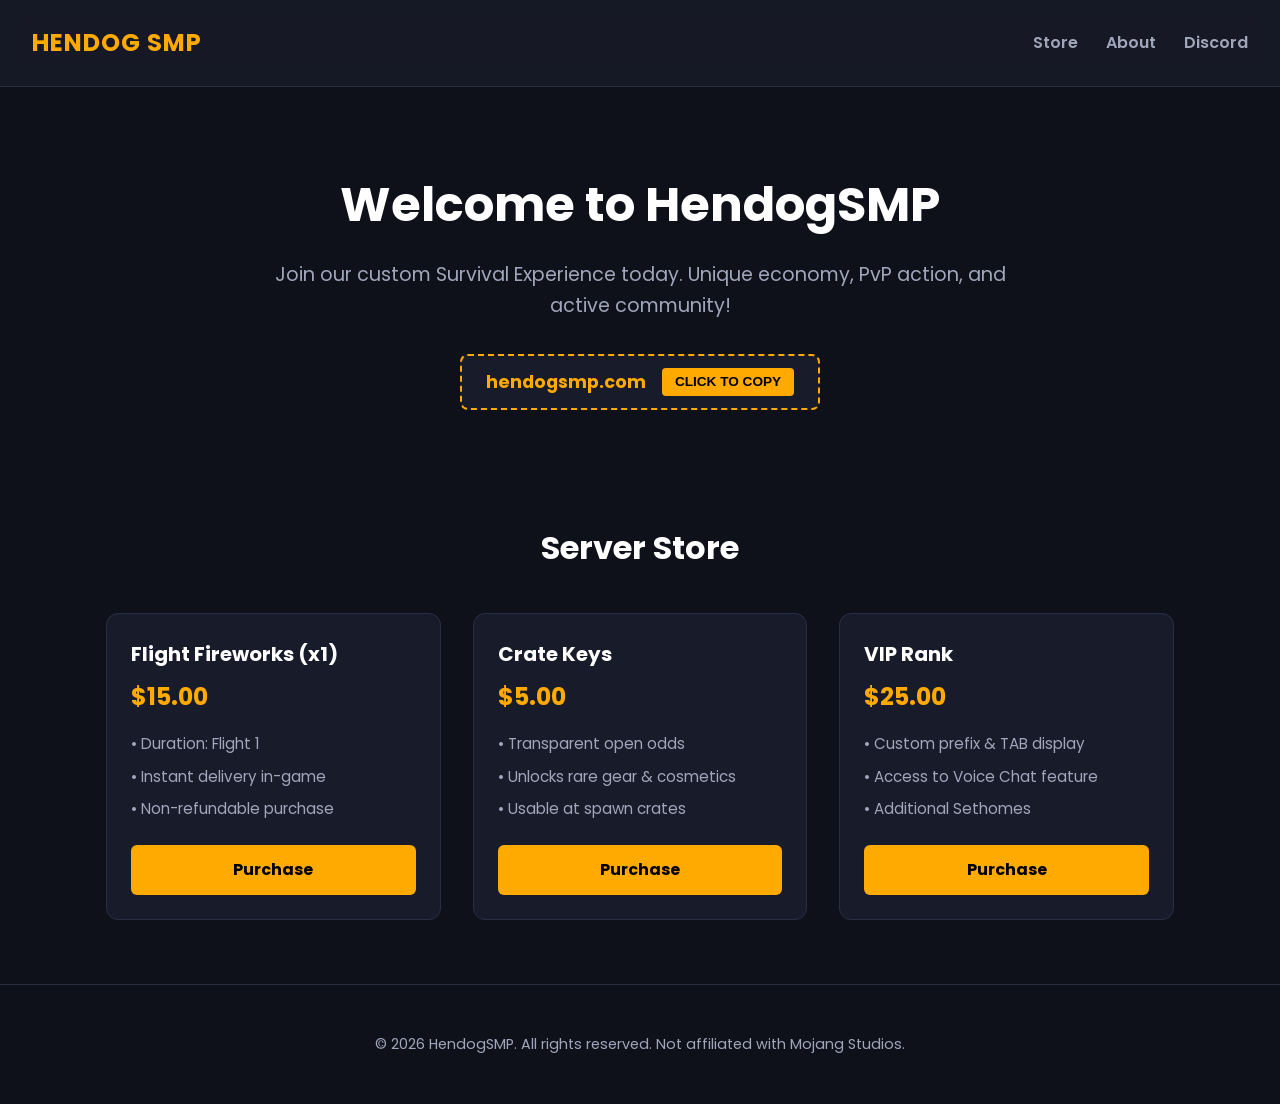
==== commit a799651f: "Update index.html.html" ====
--- a/index.html.html
+++ b/index.html.html
@@ -1,317 +1,306 @@
 <!DOCTYPE html>
-<html lang="en"><head>
-<meta charset="utf-8"><meta name="viewport" content="width=device-width, initial-scale=1, viewport-fit=cover">
-<title>HendogSMP Store</title>
-<meta name="description" content="The official HendogSMP store and server page: crate keys with open odds, the PvP zone, and how to join.">
-<link rel="icon" href="[data-uri]">
-
-<style>
-@font-face{font-family:"Fredoka";font-weight:600;font-style:normal;font-display:swap;src:url([data-uri]) format("woff2")}
-@font-face{font-family:"Fredoka";font-weight:700;font-style:normal;font-display:swap;src:url([data-uri]) format("woff2")}
-@font-face{font-family:"Nunito";font-weight:400;font-style:normal;font-display:swap;src:url([data-uri]) format("woff2")}
-@font-face{font-family:"Nunito";font-weight:700;font-style:normal;font-display:swap;src:url([data-uri]) format("woff2")}
-@font-face{font-family:"Nunito";font-weight:800;font-style:normal;font-display:swap;src:url([data-uri]) format("woff2")}
-:root{
-  --night:#0C0F2B; --deep:#14183F; --panel:#1A1F4E; --panel2:#222862;
-  --stone:#7C78A0; --timber:#7A5532; --timber-d:#3D2814; --timber-l:#A47845;
-  --cream:#F6E9C9; --mute:#B7B4D4; --gold:#FFC857; --ember:#FF9F1C; --mush:#D23A4E; --teal:#2BC3DA; --violet:#9A55E0;
-  --pix:"Fredoka","Nunito",system-ui,"Segoe UI",Arial,sans-serif; --body:"Nunito",system-ui,"Segoe UI",Arial,sans-serif; color-scheme:dark;
-}
-*{box-sizing:border-box} html{scroll-behavior:smooth;scroll-padding-top:84px}
-body{margin:0;background:var(--night);color:var(--cream);font:400 1.04rem/1.65 var(--body);-webkit-font-smoothing:antialiased}
-body:before{content:"";position:fixed;inset:0;z-index:-1;background:
-  radial-gradient(1200px 600px at 80% -10%,rgba(80,60,170,.28),transparent 60%),
-  radial-gradient(900px 500px at 5% 40%,rgba(30,110,140,.16),transparent 60%),
-  linear-gradient(var(--night),#0a0d24)}
-h1,h2,h3,h4{font-family:var(--pix);font-weight:700;margin:0;line-height:1.15;letter-spacing:.005em}
-a{color:var(--gold)} :focus-visible{outline:3px solid var(--gold);outline-offset:3px;border-radius:6px}
-button{font:inherit;color:inherit}
-.sr{position:absolute;left:-9999px}
-/* ---------- wooden nav */
-.top{position:sticky;top:0;z-index:40;padding-top:env(safe-area-inset-top,0);
-  background:linear-gradient(rgba(255,255,255,.07),rgba(0,0,0,.2)),
-   repeating-linear-gradient(90deg,#6b4727 0 150px,#4f341c 150px 153px,#72502d 153px 300px,#4f341c 300px 303px);
-  border-top:3px solid var(--timber-l);border-bottom:5px solid var(--timber-d);box-shadow:0 8px 0 rgba(0,0,0,.28),0 14px 26px rgba(0,0,0,.5)}
-.top .in{max-width:1180px;margin:0 auto;display:flex;align-items:center;gap:6px;padding:8px clamp(14px,3vw,28px)}
-.brand{margin-right:auto;display:flex;align-items:center} .brand img{height:42px;width:auto;filter:drop-shadow(0 3px 0 rgba(0,0,0,.4))}
-.nav a{font:600 1.05rem var(--pix);color:var(--cream);text-decoration:none;padding:10px 14px;border-radius:6px;text-shadow:0 2px 0 rgba(0,0,0,.55)}
-.nav a:hover{background:rgba(0,0,0,.25)}
-.pill,.bk{border:0;cursor:pointer;font:700 .92rem var(--pix);padding:10px 14px;border-radius:6px;background:rgba(0,0,0,.34);color:var(--cream);box-shadow:inset 0 0 0 2px rgba(255,255,255,.12)}
-.pill:hover,.bk:hover{background:rgba(0,0,0,.5)} .pill[data-ok]{background:#3c7a2a}
-.bk{display:flex;gap:8px;align-items:center;background:linear-gradient(#FFD36B,#FFB02E);color:#3a2300;box-shadow:inset 0 -3px 0 rgba(0,0,0,.22),inset 0 2px 0 rgba(255,255,255,.5)}
-.bk b{background:#3a2300;color:#FFD36B;border-radius:99px;min-width:22px;height:22px;display:grid;place-items:center;font-size:.8rem;padding:0 6px}
-@media(max-width:820px){.nav{display:none}} @media(max-width:430px){.pill .ipt{display:none}}
-/* ---------- hero */
-.hero{position:relative;isolation:isolate;min-height:clamp(540px,86vh,800px);display:grid;place-items:center;text-align:center;padding:40px 18px 90px;
-  background:url([data-uri]